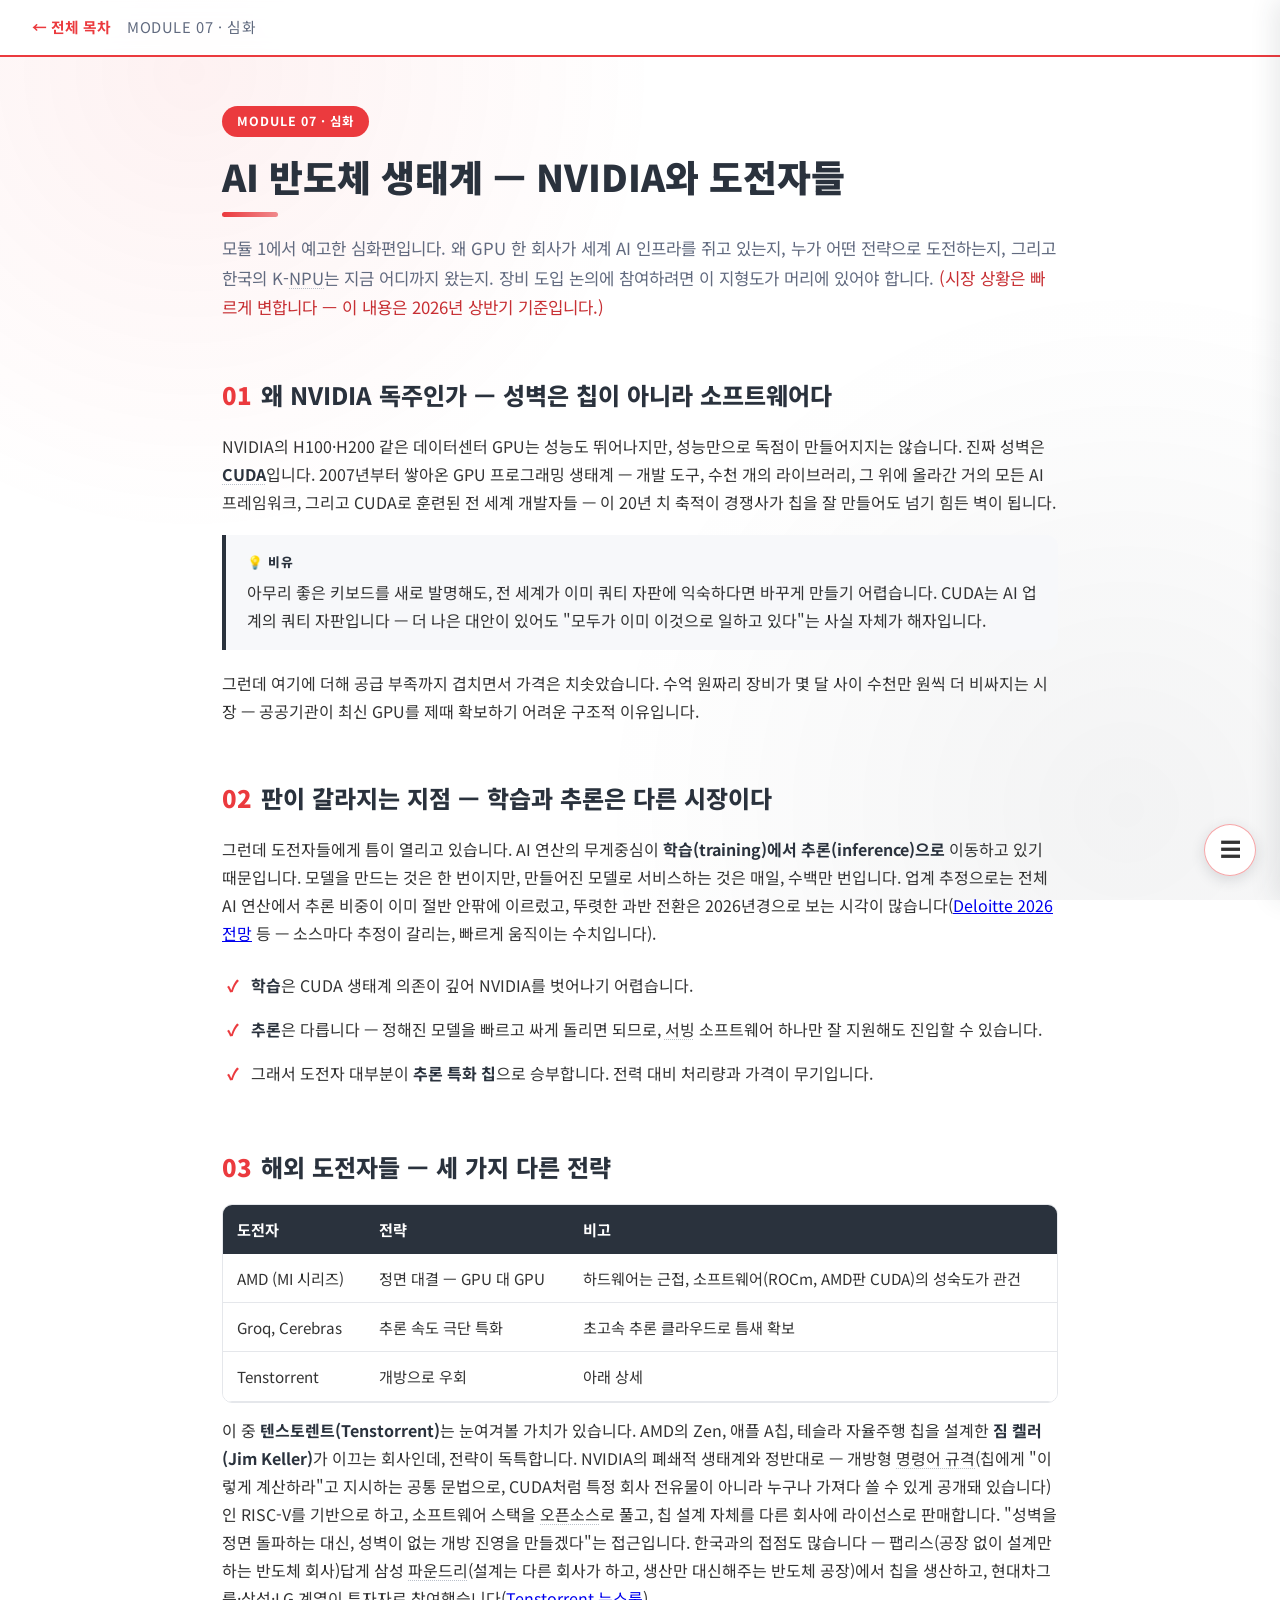
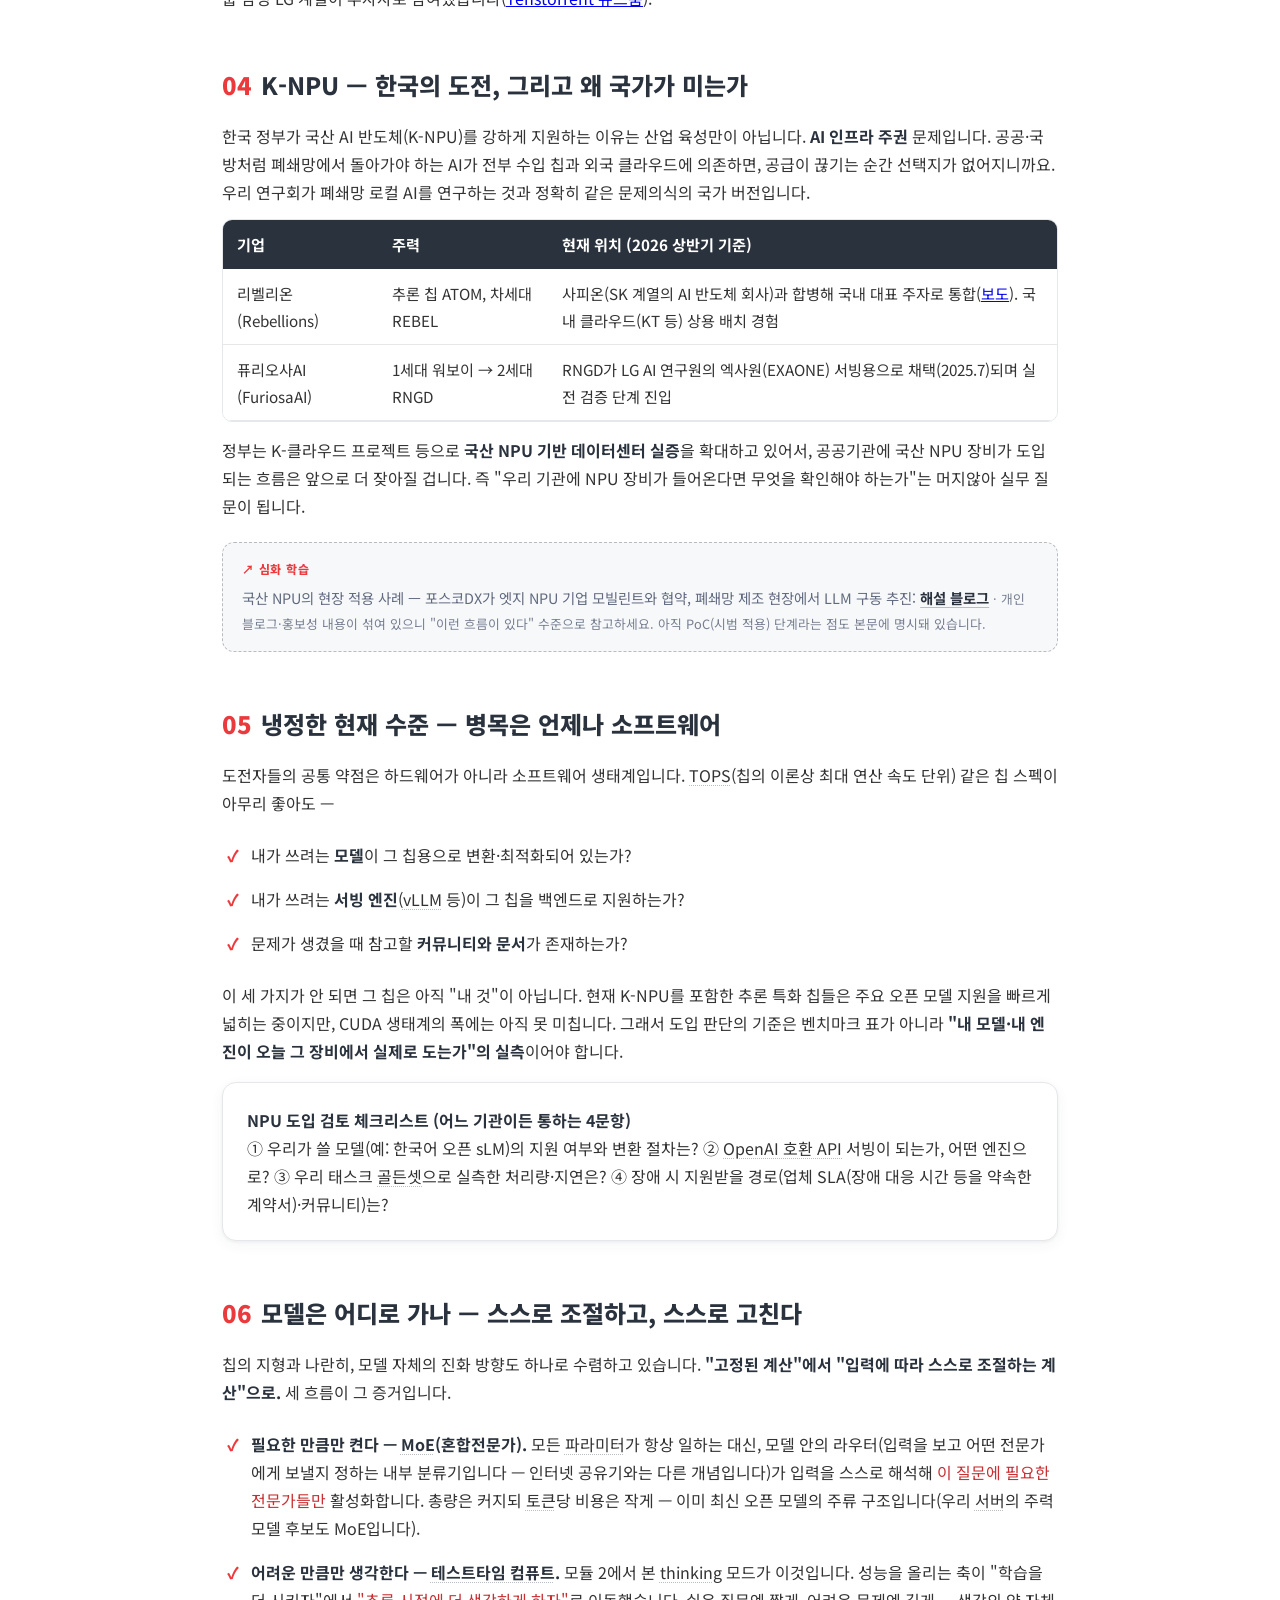
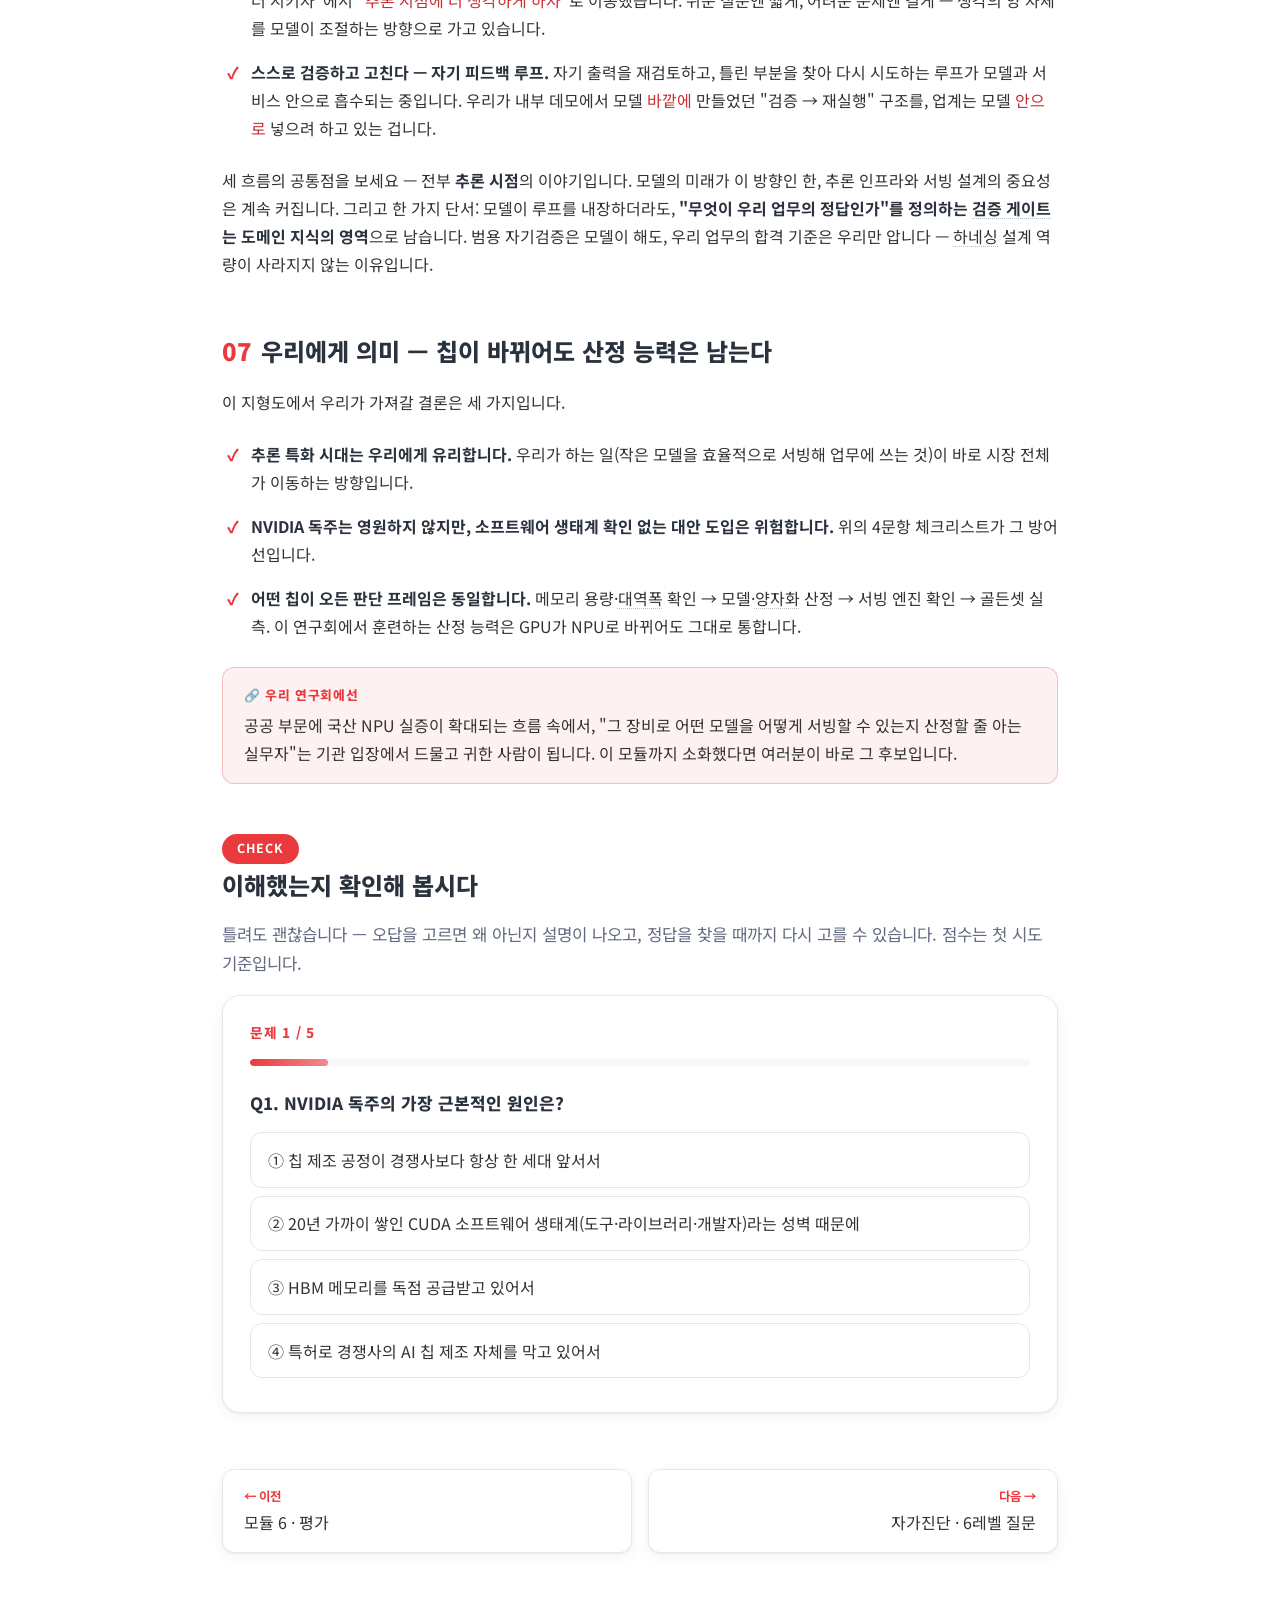
==== modules/07-hw-ecosystem.html @ e39c0b29 "axis-public 초판: 완전공개 tier — 기관·개인·발표 귀속 제거판 - axis-study에서 분리: deck·pdf·CNAME 제외, 기관 실명 5곳 제거, 개인 실증" ====
<!DOCTYPE html>
<html lang="ko">
<head>
<meta charset="UTF-8">
<meta name="viewport" content="width=device-width, initial-scale=1.0">
<title>모듈 7 · AI 반도체 생태계 — AXIS 학습 세션</title>
<link rel="stylesheet" href="../assets/style.css">
</head>
<body>

<nav class="topnav">
  <a href="../index.html">← 전체 목차</a>
  <span class="mod-label">MODULE 07 · 심화</span>
</nav>

<div class="wrap">

<span class="badge">MODULE 07 · 심화</span>
<h1>AI 반도체 생태계 — NVIDIA와 도전자들</h1>
<p class="lead">모듈 1에서 예고한 심화편입니다. 왜 GPU 한 회사가 세계 AI 인프라를 쥐고 있는지, 누가 어떤 전략으로 도전하는지, 그리고 한국의 K-NPU는 지금 어디까지 왔는지. 장비 도입 논의에 참여하려면 이 지형도가 머리에 있어야 합니다. <em>(시장 상황은 빠르게 변합니다 — 이 내용은 2026년 상반기 기준입니다.)</em></p>

<h2><span class="num">01</span>왜 NVIDIA 독주인가 — 성벽은 칩이 아니라 소프트웨어다</h2>

<p>NVIDIA의 H100·H200 같은 데이터센터 GPU는 성능도 뛰어나지만, 성능만으로 독점이 만들어지지는 않습니다. 진짜 성벽은 <strong>CUDA</strong>입니다. 2007년부터 쌓아온 GPU 프로그래밍 생태계 — 개발 도구, 수천 개의 라이브러리, 그 위에 올라간 거의 모든 AI 프레임워크, 그리고 CUDA로 훈련된 전 세계 개발자들 — 이 20년 치 축적이 경쟁사가 칩을 잘 만들어도 넘기 힘든 벽이 됩니다.</p>

<div class="analogy">
아무리 좋은 키보드를 새로 발명해도, 전 세계가 이미 쿼티 자판에 익숙하다면 바꾸게 만들기 어렵습니다. CUDA는 AI 업계의 쿼티 자판입니다 — 더 나은 대안이 있어도 "모두가 이미 이것으로 일하고 있다"는 사실 자체가 해자입니다.
</div>

<p>그런데 여기에 더해 공급 부족까지 겹치면서 가격은 치솟았습니다. 수억 원짜리 장비가 몇 달 사이 수천만 원씩 더 비싸지는 시장 — 공공기관이 최신 GPU를 제때 확보하기 어려운 구조적 이유입니다.</p>

<h2><span class="num">02</span>판이 갈라지는 지점 — 학습과 추론은 다른 시장이다</h2>

<p>그런데 도전자들에게 틈이 열리고 있습니다. AI 연산의 무게중심이 <strong>학습(training)에서 추론(inference)으로</strong> 이동하고 있기 때문입니다. 모델을 만드는 것은 한 번이지만, 만들어진 모델로 서비스하는 것은 매일, 수백만 번입니다. 업계 추정으로는 전체 AI 연산에서 추론 비중이 이미 절반 안팎에 이르렀고, 뚜렷한 과반 전환은 2026년경으로 보는 시각이 많습니다(<a href="https://www.deloitte.com/us/en/insights/industry/technology/technology-media-and-telecom-predictions/2026/compute-power-ai.html" target="_blank" rel="noopener">Deloitte 2026 전망</a> 등 — 소스마다 추정이 갈리는, 빠르게 움직이는 수치입니다).</p>

<ul class="keypoints">
  <li><strong>학습</strong>은 CUDA 생태계 의존이 깊어 NVIDIA를 벗어나기 어렵습니다.</li>
  <li><strong>추론</strong>은 다릅니다 — 정해진 모델을 빠르고 싸게 돌리면 되므로, 서빙 소프트웨어 하나만 잘 지원해도 진입할 수 있습니다.</li>
  <li>그래서 도전자 대부분이 <strong>추론 특화 칩</strong>으로 승부합니다. 전력 대비 처리량과 가격이 무기입니다.</li>
</ul>

<h2><span class="num">03</span>해외 도전자들 — 세 가지 다른 전략</h2>

<div class="table-scroll">
<table>
  <tr><th>도전자</th><th>전략</th><th>비고</th></tr>
  <tr><td>AMD (MI 시리즈)</td><td>정면 대결 — GPU 대 GPU</td><td>하드웨어는 근접, 소프트웨어(ROCm, AMD판 CUDA)의 성숙도가 관건</td></tr>
  <tr><td>Groq, Cerebras</td><td>추론 속도 극단 특화</td><td>초고속 추론 클라우드로 틈새 확보</td></tr>
  <tr><td>Tenstorrent</td><td>개방으로 우회</td><td>아래 상세</td></tr>
</table>
</div>

<p>이 중 <strong>텐스토렌트(Tenstorrent)</strong>는 눈여겨볼 가치가 있습니다. AMD의 Zen, 애플 A칩, 테슬라 자율주행 칩을 설계한 <strong>짐 켈러(Jim Keller)</strong>가 이끄는 회사인데, 전략이 독특합니다. NVIDIA의 폐쇄적 생태계와 정반대로 — 개방형 명령어 규격(칩에게 "이렇게 계산하라"고 지시하는 공통 문법으로, CUDA처럼 특정 회사 전유물이 아니라 누구나 가져다 쓸 수 있게 공개돼 있습니다)인 RISC-V를 기반으로 하고, 소프트웨어 스택을 오픈소스로 풀고, 칩 설계 자체를 다른 회사에 라이선스로 판매합니다. "성벽을 정면 돌파하는 대신, 성벽이 없는 개방 진영을 만들겠다"는 접근입니다. 한국과의 접점도 많습니다 — 팹리스(공장 없이 설계만 하는 반도체 회사)답게 삼성 파운드리(설계는 다른 회사가 하고, 생산만 대신해주는 반도체 공장)에서 칩을 생산하고, 현대차그룹·삼성·LG 계열이 투자자로 참여했습니다(<a href="https://tenstorrent.com/en/newsroom/" target="_blank" rel="noopener">Tenstorrent 뉴스룸</a>).</p>

<h2><span class="num">04</span>K-NPU — 한국의 도전, 그리고 왜 국가가 미는가</h2>

<p>한국 정부가 국산 AI 반도체(K-NPU)를 강하게 지원하는 이유는 산업 육성만이 아닙니다. <strong>AI 인프라 주권</strong> 문제입니다. 공공·국방처럼 폐쇄망에서 돌아가야 하는 AI가 전부 수입 칩과 외국 클라우드에 의존하면, 공급이 끊기는 순간 선택지가 없어지니까요. 우리 연구회가 폐쇄망 로컬 AI를 연구하는 것과 정확히 같은 문제의식의 국가 버전입니다.</p>

<div class="table-scroll">
<table>
  <tr><th>기업</th><th>주력</th><th>현재 위치 (2026 상반기 기준)</th></tr>
  <tr><td>리벨리온 (Rebellions)</td><td>추론 칩 ATOM, 차세대 REBEL</td><td>사피온(SK 계열의 AI 반도체 회사)과 합병해 국내 대표 주자로 통합(<a href="https://www.koreaherald.com/article/10012110" target="_blank" rel="noopener">보도</a>). 국내 클라우드(KT 등) 상용 배치 경험</td></tr>
  <tr><td>퓨리오사AI (FuriosaAI)</td><td>1세대 워보이 → 2세대 RNGD</td><td>RNGD가 LG AI 연구원의 엑사원(EXAONE) 서빙용으로 채택(2025.7)되며 실전 검증 단계 진입</td></tr>
</table>
</div>

<p>정부는 K-클라우드 프로젝트 등으로 <strong>국산 NPU 기반 데이터센터 실증</strong>을 확대하고 있어서, 공공기관에 국산 NPU 장비가 도입되는 흐름은 앞으로 더 잦아질 겁니다. 즉 "우리 기관에 NPU 장비가 들어온다면 무엇을 확인해야 하는가"는 머지않아 실무 질문이 됩니다.</p>

<div class="further">
국산 NPU의 현장 적용 사례 — 포스코DX가 엣지 NPU 기업 모빌린트와 협약, 폐쇄망 제조 현장에서 LLM 구동 추진: <a href="https://blog.naver.com/joy014/224239833527" target="_blank" rel="noopener">해설 블로그</a> <span class="note">· 개인 블로그·홍보성 내용이 섞여 있으니 "이런 흐름이 있다" 수준으로 참고하세요. 아직 PoC(시범 적용) 단계라는 점도 본문에 명시돼 있습니다.</span>
</div>

<h2><span class="num">05</span>냉정한 현재 수준 — 병목은 언제나 소프트웨어</h2>

<p>도전자들의 공통 약점은 하드웨어가 아니라 소프트웨어 생태계입니다. TOPS(칩의 이론상 최대 연산 속도 단위) 같은 칩 스펙이 아무리 좋아도 —</p>

<ul class="keypoints">
  <li>내가 쓰려는 <strong>모델</strong>이 그 칩용으로 변환·최적화되어 있는가?</li>
  <li>내가 쓰려는 <strong>서빙 엔진</strong>(vLLM 등)이 그 칩을 백엔드로 지원하는가?</li>
  <li>문제가 생겼을 때 참고할 <strong>커뮤니티와 문서</strong>가 존재하는가?</li>
</ul>

<p>이 세 가지가 안 되면 그 칩은 아직 "내 것"이 아닙니다. 현재 K-NPU를 포함한 추론 특화 칩들은 주요 오픈 모델 지원을 빠르게 넓히는 중이지만, CUDA 생태계의 폭에는 아직 못 미칩니다. 그래서 도입 판단의 기준은 벤치마크 표가 아니라 <strong>"내 모델·내 엔진이 오늘 그 장비에서 실제로 도는가"의 실측</strong>이어야 합니다.</p>

<div class="card">
<strong>NPU 도입 검토 체크리스트 (어느 기관이든 통하는 4문항)</strong><br>
① 우리가 쓸 모델(예: 한국어 오픈 sLM)의 지원 여부와 변환 절차는? ② OpenAI 호환 API 서빙이 되는가, 어떤 엔진으로? ③ 우리 태스크 골든셋으로 실측한 처리량·지연은? ④ 장애 시 지원받을 경로(업체 SLA(장애 대응 시간 등을 약속한 계약서)·커뮤니티)는?
</div>

<h2><span class="num">06</span>모델은 어디로 가나 — 스스로 조절하고, 스스로 고친다</h2>

<p>칩의 지형과 나란히, 모델 자체의 진화 방향도 하나로 수렴하고 있습니다. <strong>"고정된 계산"에서 "입력에 따라 스스로 조절하는 계산"으로.</strong> 세 흐름이 그 증거입니다.</p>

<ul class="keypoints">
  <li><strong>필요한 만큼만 켠다 — MoE(혼합전문가).</strong> 모든 파라미터가 항상 일하는 대신, 모델 안의 라우터(입력을 보고 어떤 전문가에게 보낼지 정하는 내부 분류기입니다 — 인터넷 공유기와는 다른 개념입니다)가 입력을 스스로 해석해 <em>이 질문에 필요한 전문가들만</em> 활성화합니다. 총량은 커지되 토큰당 비용은 작게 — 이미 최신 오픈 모델의 주류 구조입니다(우리 서버의 주력 모델 후보도 MoE입니다).</li>
  <li><strong>어려운 만큼만 생각한다 — 테스트타임 컴퓨트.</strong> 모듈 2에서 본 thinking 모드가 이것입니다. 성능을 올리는 축이 "학습을 더 시키자"에서 <em>"추론 시점에 더 생각하게 하자"</em>로 이동했습니다. 쉬운 질문엔 짧게, 어려운 문제엔 길게 — 생각의 양 자체를 모델이 조절하는 방향으로 가고 있습니다.</li>
  <li><strong>스스로 검증하고 고친다 — 자기 피드백 루프.</strong> 자기 출력을 재검토하고, 틀린 부분을 찾아 다시 시도하는 루프가 모델과 서비스 안으로 흡수되는 중입니다. 우리가 내부 데모에서 모델 <em>바깥에</em> 만들었던 "검증 → 재실행" 구조를, 업계는 모델 <em>안으로</em> 넣으려 하고 있는 겁니다.</li>
</ul>

<p>세 흐름의 공통점을 보세요 — 전부 <strong>추론 시점</strong>의 이야기입니다. 모델의 미래가 이 방향인 한, 추론 인프라와 서빙 설계의 중요성은 계속 커집니다. 그리고 한 가지 단서: 모델이 루프를 내장하더라도, <strong>"무엇이 우리 업무의 정답인가"를 정의하는 검증 게이트는 도메인 지식의 영역</strong>으로 남습니다. 범용 자기검증은 모델이 해도, 우리 업무의 합격 기준은 우리만 압니다 — 하네싱 설계 역량이 사라지지 않는 이유입니다.</p>

<h2><span class="num">07</span>우리에게 의미 — 칩이 바뀌어도 산정 능력은 남는다</h2>

<p>이 지형도에서 우리가 가져갈 결론은 세 가지입니다.</p>

<ul class="keypoints">
  <li><strong>추론 특화 시대는 우리에게 유리합니다.</strong> 우리가 하는 일(작은 모델을 효율적으로 서빙해 업무에 쓰는 것)이 바로 시장 전체가 이동하는 방향입니다.</li>
  <li><strong>NVIDIA 독주는 영원하지 않지만, 소프트웨어 생태계 확인 없는 대안 도입은 위험합니다.</strong> 위의 4문항 체크리스트가 그 방어선입니다.</li>
  <li><strong>어떤 칩이 오든 판단 프레임은 동일합니다.</strong> 메모리 용량·대역폭 확인 → 모델·양자화 산정 → 서빙 엔진 확인 → 골든셋 실측. 이 연구회에서 훈련하는 산정 능력은 GPU가 NPU로 바뀌어도 그대로 통합니다.</li>
</ul>

<div class="axis-box">
공공 부문에 국산 NPU 실증이 확대되는 흐름 속에서, "그 장비로 어떤 모델을 어떻게 서빙할 수 있는지 산정할 줄 아는 실무자"는 기관 입장에서 드물고 귀한 사람이 됩니다. 이 모듈까지 소화했다면 여러분이 바로 그 후보입니다.
</div>

<div id="quiz"></div>

<div class="pager">
  <a href="06-evaluation.html"><span class="dir">← 이전</span>모듈 6 · 평가</a>
  <a class="next" href="08-selfcheck.html"><span class="dir">다음 →</span>자가진단 · 6레벨 질문</a>
</div>

</div>

<script>
const QUIZ = [
  {
    "q": "NVIDIA 독주의 가장 근본적인 원인은?",
    "opts": [
      "칩 제조 공정이 경쟁사보다 항상 한 세대 앞서서",
      "20년 가까이 쌓인 CUDA 소프트웨어 생태계(도구·라이브러리·개발자)라는 성벽 때문에",
      "HBM 메모리를 독점 공급받고 있어서",
      "특허로 경쟁사의 AI 칩 제조 자체를 막고 있어서"
    ],
    "a": 1,
    "wrongWhy": [
      "제조는 TSMC 같은 파운드리가 하고, 경쟁사들도 같은 공장을 씁니다. 하드웨어 격차는 따라잡혀도 소프트웨어 생태계는 단기간에 복제가 안 됩니다.",
      null,
      "HBM은 SK하이닉스·삼성·마이크론이 만들어 여러 칩 회사에 공급합니다. 리벨리온의 차세대 칩도 HBM을 답니다 — 독점 구조가 아닙니다.",
      "경쟁사들은 자유롭게 AI 칩을 만들고 있습니다(AMD·텐스토렌트·K-NPU 전부). 문제는 만들 수 있느냐가 아니라 '만들어도 쓸 사람의 소프트웨어가 따라오느냐'입니다."
    ],
    "why": "성능 좋은 칩은 경쟁사도 만듭니다. 20년치 도구·라이브러리·개발자 기반이라는 소프트웨어 성벽이 진짜 해자입니다."
  },
  {
    "q": "도전자들이 '추론 특화 칩'으로 승부하는 이유는?",
    "opts": [
      "추론 칩이 학습 칩보다 설계가 쉬워 빨리 만들 수 있어서",
      "추론은 CUDA 의존이 상대적으로 얕아 서빙 소프트웨어만 지원해도 진입할 수 있고, 시장 비중도 커지고 있어서",
      "학습 시장은 이미 포화되어 성장이 끝나서",
      "NVIDIA가 추론 시장에는 관심이 없어서"
    ],
    "a": 1,
    "wrongWhy": [
      "단순한 편인 건 사실이지만 그게 본질이면 진작 다들 성공했을 겁니다. 핵심은 만들기 쉬움이 아니라 '고객이 갈아탈 때 버릴 것(CUDA 자산)이 적다'는 진입 구조입니다.",
      null,
      "학습 시장도 계속 큽니다. 다만 추론의 성장 속도가 더 빨라 무게중심이 이동 중일 뿐입니다.",
      "NVIDIA는 추론 시장도 강력하게 공략 중입니다. 도전자들이 노리는 건 빈자리가 아니라 '락인이 약한 자리'입니다."
    ],
    "why": "학습은 CUDA 생태계에 깊이 묶여 있지만, 추론은 정해진 모델을 돌리는 일이라 서빙 소프트웨어 하나만 받쳐줘도 진입 가능합니다 — 락인의 두께 차이가 공략 지점을 정했습니다."
  },
  {
    "q": "텐스토렌트(Tenstorrent)의 전략을 가장 잘 요약한 것은?",
    "opts": [
      "CUDA와 완전 호환되는 칩을 만들어 정면 승부한다",
      "RISC-V 개방 규격 + 오픈소스 소프트웨어 + 설계 라이선스 판매로, 폐쇄 생태계를 '개방'으로 우회한다",
      "가격을 NVIDIA의 절반 이하로 낮추는 저가 전략을 편다",
      "게임용 GPU 시장을 먼저 장악한 뒤 AI로 확장한다"
    ],
    "a": 1,
    "wrongWhy": [
      "CUDA 호환층(예: AMD 진영의 변환 도구)은 실존하는 다른 접근이지만, 텐스토렌트의 길이 아닙니다. 호환은 결국 남의 규격을 뒤쫓는 것 — 텐스토렌트는 규격 자체를 열린 것으로 바꾸자는 쪽입니다.",
      null,
      "가격 경쟁력도 내세우지만 그것만으론 소프트웨어 성벽을 못 넘습니다. 싼데 내 모델이 안 돌면 안 사니까요.",
      "게임 시장은 NVIDIA의 본진이고 텐스토렌트는 아예 발을 딛지 않습니다. AI 연산 전용입니다."
    ],
    "why": "성벽을 정면 돌파(호환)하거나 값으로 우회(저가)하는 대신, '성벽이 없는 개방 진영을 만든다'가 텐스토렌트의 베팅입니다. 삼성 파운드리 생산 등 한국과의 접점도 많습니다."
  },
  {
    "q": "국산 NPU 장비 도입을 검토할 때 '가장 먼저' 확인할 것은?",
    "opts": [
      "공개 벤치마크 순위",
      "TOPS(이론상 최대 연산 성능)",
      "우리가 쓸 모델과 서빙 엔진이 그 칩에서 실제로 지원·구동되는지",
      "국산 여부와 정부 인증 획득 현황"
    ],
    "a": 2,
    "wrongWhy": [
      "순위표는 남의 워크로드 기준입니다. 후보 비교엔 참고가 되지만 첫 관문은 아닙니다.",
      "TOPS는 소프트웨어가 받쳐줄 때의 이론값입니다. 스택이 안 따라오면 숫자는 종이 위에만 존재합니다.",
      null,
      "조달 요건으로는 중요하지만, 인증이 있어도 내 모델이 안 돌면 그 장비로 할 수 있는 일이 없습니다. 기술 검토의 첫 질문은 언제나 구동 가능성입니다."
    ],
    "why": "추론 특화 칩의 공통 병목은 소프트웨어 스택입니다. '내 모델·내 엔진이 오늘 그 장비에서 도는가'의 실측이 도입 판단의 출발점입니다."
  },
  {
    "q": "AI 반도체 지형이 어떻게 바뀌든 변하지 않는 실무 역량은?",
    "opts": [
      "CUDA 프로그래밍 숙련도",
      "메모리 확인 → 모델·양자화 산정 → 엔진 확인 → 골든셋 실측이라는 판단 프레임",
      "특정 서빙 엔진의 설정 옵션 암기",
      "최신 칩 뉴스와 벤치마크 순위 추적"
    ],
    "a": 1,
    "wrongWhy": [
      "CUDA 생태계가 강력한 건 시장 구조 이야기이고, 우리 같은 실무자의 이식 가능한 역량과는 층이 다릅니다. NPU 시대가 오면 CUDA 지식 자체는 낡습니다.",
      null,
      "엔진 옵션은 버전만 바뀌어도 달라지는 지식입니다. 옵션을 '왜 그렇게 잡는지'의 산정 논리가 남는 부분입니다.",
      "동향은 정보이지 역량이 아닙니다. 판단 프레임이 있어야 새 정보가 결정으로 바뀝니다."
    ],
    "why": "칩이 GPU에서 NPU로 바뀌어도 '이 장비에서 무엇을 어떻게 서빙할 수 있는가'를 산정하는 프레임은 동일합니다 — 이 연구회가 훈련하는 것이 바로 그것입니다."
  }
];
</script>
<script src="../assets/quiz.js"></script>
<script src="../assets/toc.js" defer></script>
<script src="../assets/gloss.js" defer></script>
</body>
</html>
---- assets/style.css ----
/* AXIS 학습 세션 — 공통 스타일 (화이트 + 레드 포인트, 기관 홈페이지 톤) */
@import url('https://fonts.googleapis.com/css2?family=Noto+Sans+KR:wght@400;500;700;800;900&display=swap');

* { margin: 0; padding: 0; box-sizing: border-box; }

:root {
  --bg: #ffffff;
  --bg-soft: #f7f8fa;
  --text: #333333;
  --text-dim: #616a7f;
  --heading: #2a323d;
  --accent: #eb3a3e;          /* 레드 포인트 */
  --accent-dark: #c72f33;
  --accent-glow: rgba(235,58,62,0.07);
  --accent2: #2a323d;         /* 보조 — 네이비 그레이 */
  --accent2-glow: rgba(42,50,61,0.06);
  --card-bg: #ffffff;
  --card-border: #e5e7eb;
  --card-hover: #fdf6f6;
  --ok: #059669;
  --ok-glow: rgba(5,150,105,0.08);
  --wrong: #dc2626;
  --wrong-glow: rgba(220,38,38,0.07);
  --warn: #d97706;
  --shadow: 0 1px 3px rgba(42,50,61,0.06), 0 4px 14px rgba(42,50,61,0.05);
  --shadow-lift: 0 4px 10px rgba(42,50,61,0.08), 0 10px 28px rgba(42,50,61,0.08);
}

html { scroll-behavior: smooth; }

body {
  background: var(--bg);
  color: var(--text);
  font-family: 'Noto Sans KR', 'Pretendard', -apple-system, 'Malgun Gothic', sans-serif;
  line-height: 1.75;
  -webkit-font-smoothing: antialiased;
}

body::before {
  content: '';
  position: fixed;
  inset: 0;
  pointer-events: none;
  background:
    radial-gradient(circle at 15% 8%, var(--accent-glow), transparent 34%),
    radial-gradient(circle at 88% 90%, var(--accent2-glow), transparent 38%);
  z-index: -1;
}

.wrap { max-width: 900px; margin: 0 auto; padding: 3rem 2rem 8rem; }
.wrap.wide { max-width: 1200px; }

/* 상단 네비 */
.topnav {
  position: sticky; top: 0; z-index: 10;
  display: flex; align-items: center; gap: 1rem;
  padding: 0.9rem 2rem;
  background: rgba(255,255,255,0.92);
  backdrop-filter: blur(8px);
  border-bottom: 2px solid var(--accent);
  font-size: 0.92rem;
}
.topnav a { color: var(--accent); text-decoration: none; font-weight: 700; }
.topnav a:hover { color: var(--accent-dark); text-decoration: underline; }
.topnav .mod-label { color: var(--text-dim); letter-spacing: 0.04em; }

/* 타이포 */
h1 {
  font-size: 2.3rem; font-weight: 900; line-height: 1.3; margin: 1rem 0 1.1rem;
  color: var(--heading);
}
h1::after {
  content: ''; display: block; width: 56px; height: 5px; margin-top: 0.7rem;
  background: linear-gradient(90deg, var(--accent), #f0898c); border-radius: 3px;
}
h2 { font-size: 1.5rem; font-weight: 800; margin: 3.2rem 0 1rem; color: var(--heading); }
h2 .num { color: var(--accent); margin-right: 0.55rem; font-weight: 900; }
h3 { font-size: 1.13rem; font-weight: 700; margin: 1.8rem 0 0.6rem; color: var(--accent); }
p { margin: 0.85rem 0; }
strong { color: var(--heading); }
em { color: var(--accent-dark); font-style: normal; }
.lead { color: var(--text-dim); font-size: 1.05rem; }

.badge {
  display: inline-block; padding: 0.28rem 0.95rem; border-radius: 100px;
  background: var(--accent); color: #fff;
  font-size: 0.78rem; font-weight: 700; letter-spacing: 0.08em;
}

/* 카드 */
.card {
  padding: 1.4rem 1.5rem; margin: 1.1rem 0;
  background: var(--card-bg);
  border: 1px solid var(--card-border);
  border-radius: 14px;
  box-shadow: var(--shadow);
  transition: transform 0.22s ease, border-color 0.22s ease, box-shadow 0.22s ease;
}
a.card { display: block; color: inherit; text-decoration: none; }
a.card:hover {
  transform: translateY(-3px);
  border-color: rgba(235,58,62,0.45);
  box-shadow: var(--shadow-lift);
}

.grid { display: grid; grid-template-columns: repeat(auto-fill, minmax(260px, 1fr)); gap: 1.1rem; }

/* 콘텐츠 박스 */
.analogy {
  border-left: 4px solid var(--accent2);
  background: var(--bg-soft);
  padding: 1rem 1.3rem; margin: 1.2rem 0; border-radius: 0 12px 12px 0;
}
.analogy::before { content: '💡 비유'; display: block; font-size: 0.8rem; color: var(--accent2); font-weight: 800; margin-bottom: 0.3rem; letter-spacing: 0.05em; }

.axis-box {
  border: 1px solid rgba(235,58,62,0.28);
  background: var(--accent-glow);
  padding: 1rem 1.3rem; margin: 1.2rem 0; border-radius: 12px;
}
.axis-box::before { content: '🔗 우리 연구회에선'; display: block; font-size: 0.8rem; color: var(--accent); font-weight: 800; margin-bottom: 0.3rem; letter-spacing: 0.05em; }

.keypoints { list-style: none; margin: 1rem 0; }
.keypoints li { padding: 0.5rem 0 0.5rem 1.8rem; position: relative; }
.keypoints li::before { content: '✓'; position: absolute; left: 0.3rem; color: var(--accent); font-weight: 900; }

/* 표 */
table { width: 100%; border-collapse: collapse; margin: 1.2rem 0; font-size: 0.95rem; background: #fff; }
th { background: var(--heading); color: #fff; text-align: left; padding: 0.7rem 0.9rem; font-weight: 700; }
td { padding: 0.68rem 0.9rem; border-bottom: 1px solid var(--card-border); }
tr:hover td { background: var(--bg-soft); }
.table-scroll { overflow-x: auto; border-radius: 10px; border: 1px solid var(--card-border); }
.table-scroll table { margin: 0; }

code {
  font-family: 'Cascadia Code', Consolas, monospace;
  background: var(--bg-soft); border: 1px solid var(--card-border);
  padding: 0.12rem 0.42rem; border-radius: 6px; font-size: 0.87em; color: var(--accent-dark);
}
pre {
  background: #2a323d; border-radius: 12px;
  padding: 1rem 1.2rem; overflow-x: auto; margin: 1rem 0;
}
pre code { background: none; border: none; padding: 0; color: #e8eaee; }

/* ── 퀴즈 (단계형) ─────────────────────────────────────────── */
#quiz { margin-top: 3rem; }
.quiz-shell {
  border: 1px solid var(--card-border); border-radius: 18px;
  background: var(--card-bg); box-shadow: var(--shadow);
  padding: 1.6rem 1.7rem; margin-top: 1rem;
}
.quiz-top { display: flex; align-items: center; justify-content: space-between; gap: 1rem; margin-bottom: 0.9rem; }
.quiz-step { font-size: 0.85rem; font-weight: 800; color: var(--accent); letter-spacing: 0.05em; }
.quiz-attempts { font-size: 0.8rem; color: var(--text-dim); }
.quiz-bar { height: 7px; background: var(--bg-soft); border-radius: 100px; overflow: hidden; margin-bottom: 1.4rem; }
.quiz-bar > div { height: 100%; width: 0; background: linear-gradient(90deg, var(--accent), #f0898c); border-radius: 100px; transition: width 0.35s ease; }
.quiz-q .qtext { font-weight: 800; color: var(--heading); margin-bottom: 1rem; font-size: 1.06rem; line-height: 1.6; }
.quiz-opt {
  display: block; width: 100%; text-align: left;
  padding: 0.8rem 1.05rem; margin: 0.5rem 0;
  background: #fff; border: 1.5px solid var(--card-border);
  border-radius: 12px; color: var(--text); font: inherit; cursor: pointer;
  transition: border-color 0.18s, background 0.18s, transform 0.18s;
}
.quiz-opt:hover:not(:disabled) { border-color: rgba(235,58,62,0.55); background: var(--card-hover); transform: translateX(3px); }
.quiz-opt:disabled { cursor: default; }
.quiz-opt.correct { border-color: var(--ok); background: var(--ok-glow); color: var(--heading); font-weight: 700; }
.quiz-opt.wrong { border-color: var(--wrong); background: var(--wrong-glow); color: var(--text-dim); }
.quiz-feedback {
  display: none; margin-top: 1rem; padding: 0.95rem 1.15rem;
  border-radius: 12px; font-size: 0.93rem; white-space: pre-line;
}
.quiz-feedback.show { display: block; }
.quiz-feedback.bad { border-left: 4px solid var(--wrong); background: var(--wrong-glow); }
.quiz-feedback.good { border-left: 4px solid var(--ok); background: var(--ok-glow); }
.quiz-next {
  display: none; margin-top: 1.2rem; padding: 0.75rem 1.6rem;
  background: var(--accent); color: #fff; border: none; border-radius: 100px;
  font: inherit; font-weight: 800; cursor: pointer; transition: background 0.18s, transform 0.18s;
}
.quiz-next:hover { background: var(--accent-dark); transform: translateY(-1px); }
.quiz-next.show { display: inline-block; }
.quiz-finish { text-align: center; padding: 1.5rem 0 0.5rem; }
.quiz-finish .score { font-size: 2.6rem; font-weight: 900; color: var(--accent); }
.quiz-finish .score small { font-size: 1.1rem; color: var(--text-dim); font-weight: 700; }
.quiz-finish .verdict { margin: 0.4rem 0 1.2rem; font-weight: 700; color: var(--heading); }
.quiz-review { text-align: left; margin-top: 1.4rem; }
.quiz-review h3 { margin-top: 0; }
.quiz-review .rv {
  border: 1px solid var(--card-border); border-left: 4px solid var(--warn);
  border-radius: 10px; padding: 0.8rem 1rem; margin: 0.6rem 0; font-size: 0.92rem;
}
.quiz-review .rv .rq { font-weight: 700; color: var(--heading); }
.quiz-review .rv .ra { color: var(--ok); font-weight: 700; }
.quiz-retry {
  margin-top: 1.2rem; padding: 0.7rem 1.5rem; background: #fff;
  border: 1.5px solid var(--card-border); border-radius: 100px;
  font: inherit; font-weight: 700; color: var(--text); cursor: pointer;
}
.quiz-retry:hover { border-color: var(--accent); color: var(--accent); }

/* 이전/다음 네비 */
.pager { display: flex; justify-content: space-between; gap: 1rem; margin-top: 3.5rem; }
.pager a {
  flex: 1; padding: 1rem 1.3rem; border-radius: 12px;
  border: 1px solid var(--card-border); background: var(--card-bg);
  color: var(--text); text-decoration: none; box-shadow: var(--shadow);
  transition: border-color 0.2s, box-shadow 0.2s, transform 0.2s;
}
.pager a:hover { border-color: rgba(235,58,62,0.45); box-shadow: var(--shadow-lift); transform: translateY(-2px); }
.pager a.next { text-align: right; }
.pager .dir { display: block; font-size: 0.78rem; color: var(--accent); font-weight: 700; }

/* 허브 전용 */
.hero { text-align: center; padding: 4rem 0 2rem; }
.hero h1 { font-size: 2.8rem; }
.hero h1::after { margin-left: auto; margin-right: auto; }
.stats { display: flex; gap: 1rem; justify-content: center; margin: 2rem 0; flex-wrap: wrap; }
.stat-card {
  padding: 1.1rem 1.8rem; border-radius: 14px;
  background: var(--card-bg); border: 1px solid var(--card-border);
  border-top: 3px solid var(--accent); box-shadow: var(--shadow); text-align: center;
}
.stat-card .num { font-size: 1.7rem; font-weight: 900; color: var(--accent); display: block; }
.stat-card .label { font-size: 0.82rem; color: var(--text-dim); }
.mod-card .emoji { font-size: 1.6rem; }
.mod-card .mod-num { font-size: 0.74rem; color: var(--accent); font-weight: 800; letter-spacing: 0.1em; margin-top: 0.4rem; }
.mod-card .mod-title { font-weight: 800; color: var(--heading); margin: 0.2rem 0 0.4rem; }
.mod-card .mod-desc { font-size: 0.88rem; color: var(--text-dim); }
.mod-card .done { color: var(--ok); font-size: 0.85rem; font-weight: 800; }

footer { margin-top: 5rem; text-align: center; color: var(--text-dim); font-size: 0.85rem; }

/* 심화 학습 링크 박스 */
.further {
  margin: 1.4rem 0; padding: 0.95rem 1.2rem;
  border: 1px dashed rgba(42,50,61,0.3); border-radius: 12px;
  background: var(--bg-soft);
  font-size: 0.9rem; color: var(--text-dim);
}
.further::before { content: '↗ 심화 학습'; display: block; font-size: 0.75rem; color: var(--accent); font-weight: 800; letter-spacing: 0.06em; margin-bottom: 0.35rem; }
.further a { color: var(--accent2); font-weight: 700; text-decoration: underline; text-decoration-color: rgba(42,50,61,0.3); text-underline-offset: 3px; }
.further a:hover { color: var(--accent); text-decoration-color: var(--accent); }
.further .note { font-size: 0.8rem; opacity: 0.85; }

/* 용어사전 */
.gloss-search {
  width: 100%; padding: 0.85rem 1.15rem; margin: 1rem 0 1.5rem;
  background: #fff; border: 1.5px solid var(--card-border);
  border-radius: 12px; color: var(--text); font: inherit; box-shadow: var(--shadow);
}
.gloss-search:focus { outline: none; border-color: var(--accent); }
.gloss-item { padding: 0.9rem 1.1rem; margin: 0.55rem 0; background: var(--card-bg); border: 1px solid var(--card-border); border-radius: 12px; box-shadow: var(--shadow); }
.gloss-item dt { font-weight: 800; color: var(--accent); }
.gloss-item dd { margin: 0.3rem 0 0; font-size: 0.94rem; }
.gloss-item .mod-link { font-size: 0.8rem; color: var(--accent2); font-weight: 700; text-decoration: none; margin-left: 0.4rem; }
.gloss-item .mod-link:hover { color: var(--accent); }
.gloss-cat { margin-top: 2rem; }

@media (max-width: 768px) {
  .wrap { padding: 2rem 1.2rem 5rem; }
  h1 { font-size: 1.7rem; }
  .hero h1 { font-size: 1.9rem; }
  h2 { font-size: 1.3rem; }
  .pager { flex-direction: column; }
}

/* 용어사전 자동 링크 — 은은한 회색 점선 */
.gloss-link {
  color: inherit;
  text-decoration: underline dotted 1px;
  text-decoration-color: #b9bfc9;
  text-underline-offset: 3px;
}
.gloss-link:hover { color: var(--accent-dark); text-decoration-color: var(--accent); text-decoration-style: solid; }

/* 사전 도착 시 해당 정의 강조 */
.gloss-item:target {
  border-color: var(--accent);
  box-shadow: 0 0 0 3px var(--accent-glow);
  scroll-margin-top: 5rem;
}

/* 용어사전 → 읽던 곳으로 복귀 */
#back-pill {
  position: fixed; left: 50%; bottom: 1.4rem; transform: translateX(-50%);
  padding: 0.65rem 1.4rem; border-radius: 100px; z-index: 60;
  background: var(--accent); color: #fff; text-decoration: none; font-weight: 800; font-size: 0.92rem;
  box-shadow: 0 6px 20px rgba(235,58,62,0.35);
}
#back-pill:hover { background: var(--accent-dark); }
.gloss-link { scroll-margin-top: 5rem; }

/* 정답 후 탐색 모드 — 해설 열람 표시 */
.quiz-opt.viewed { border-style: dashed; border-color: #b9bfc9; color: var(--text-dim); }
.quiz-feedback.info { border-left: 4px solid var(--accent2); background: var(--accent2-glow); }

/* 발표덱 버튼 */
.deck-btn { display: inline-block; background: var(--accent); color: #fff; font-weight: 800; padding: 0.7rem 1.5rem; border-radius: 10px; text-decoration: none; transition: transform 0.15s, box-shadow 0.15s; }
.deck-btn:hover { transform: translateY(-2px); box-shadow: 0 4px 14px rgba(235,58,62,0.28); color: #fff; }
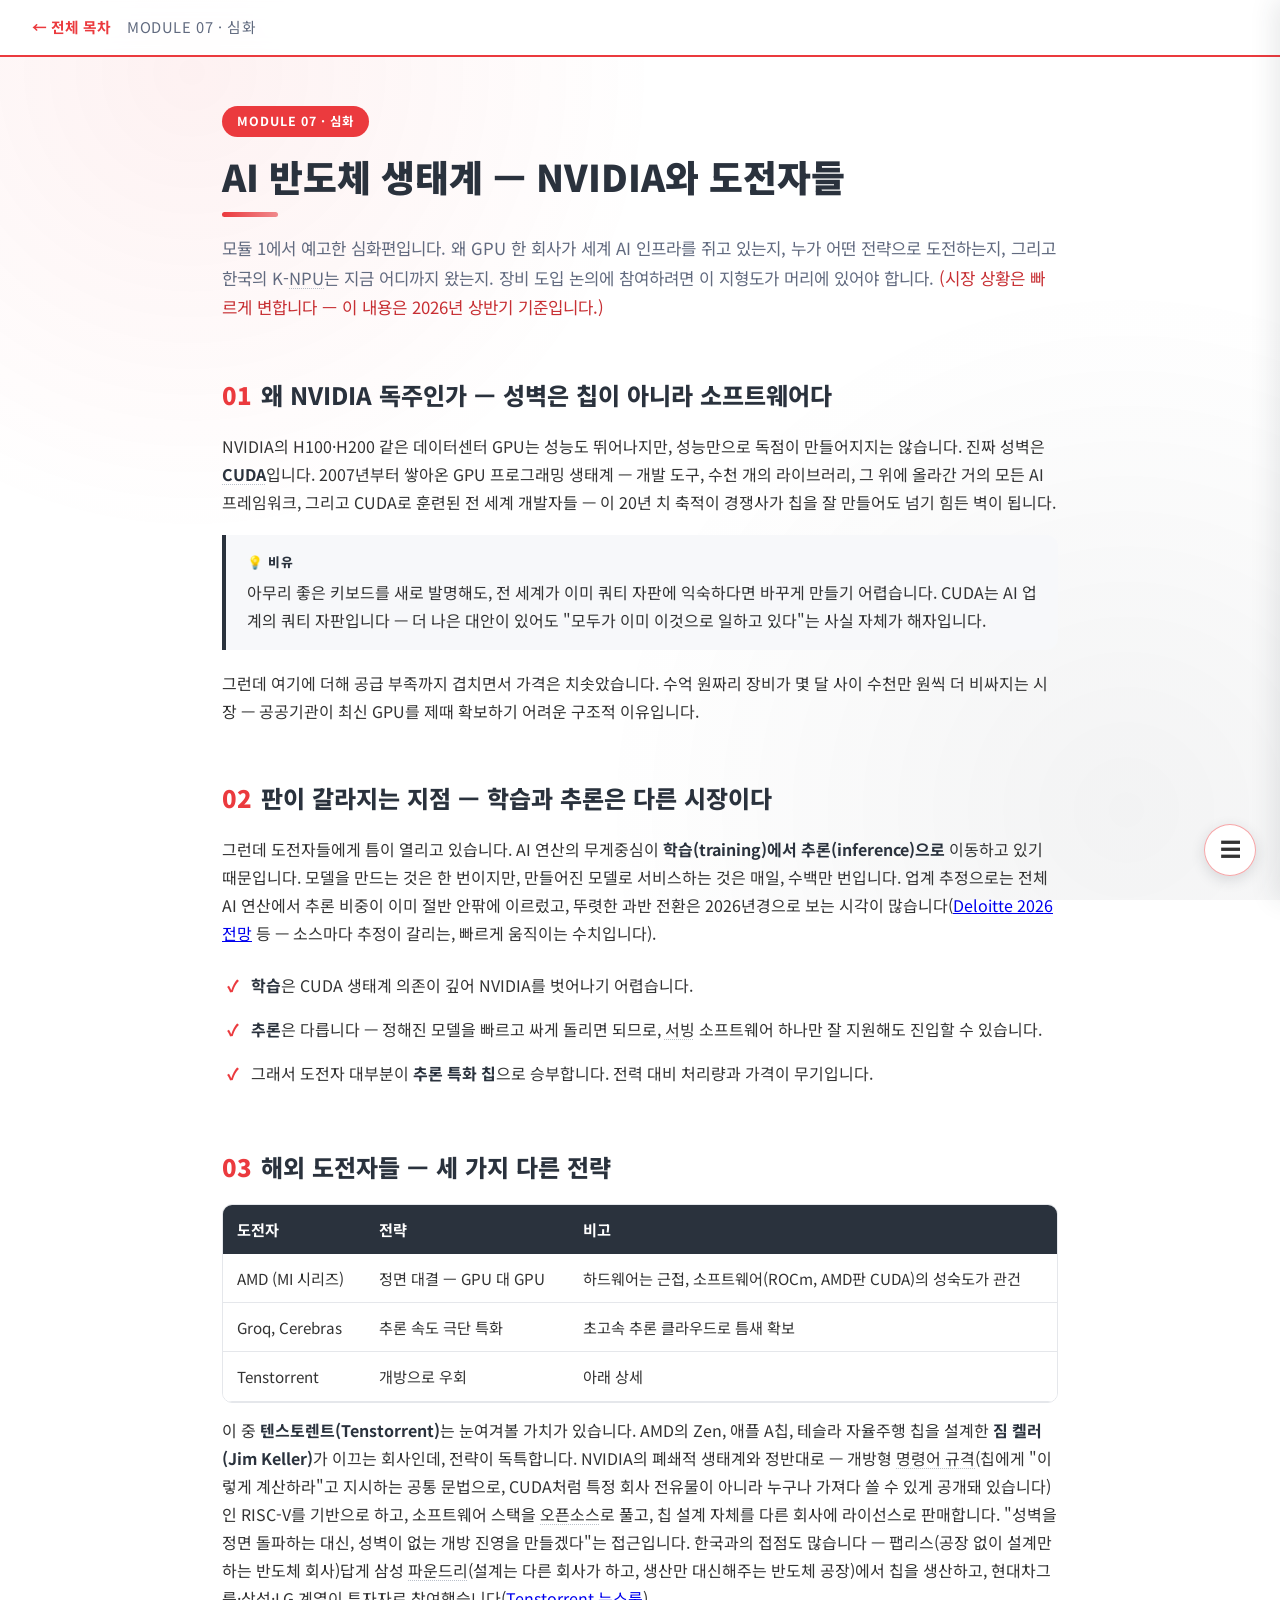
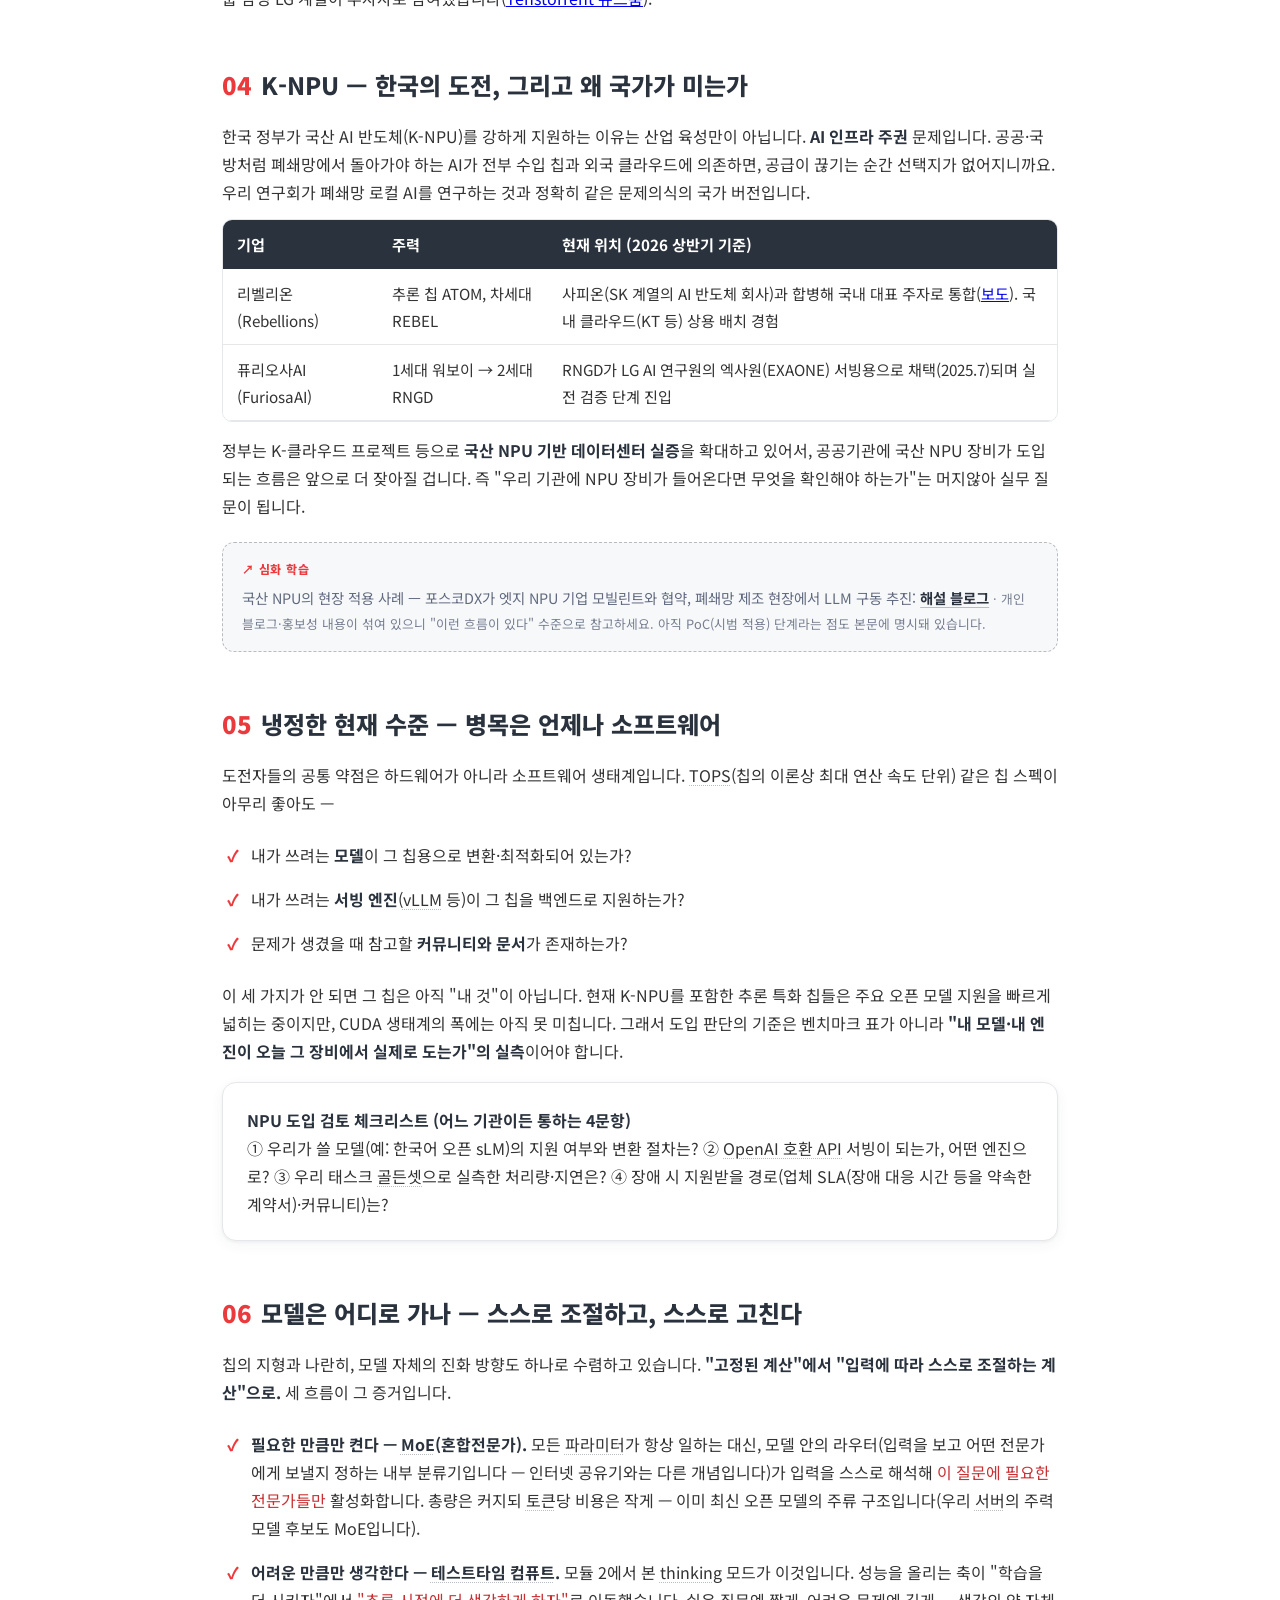
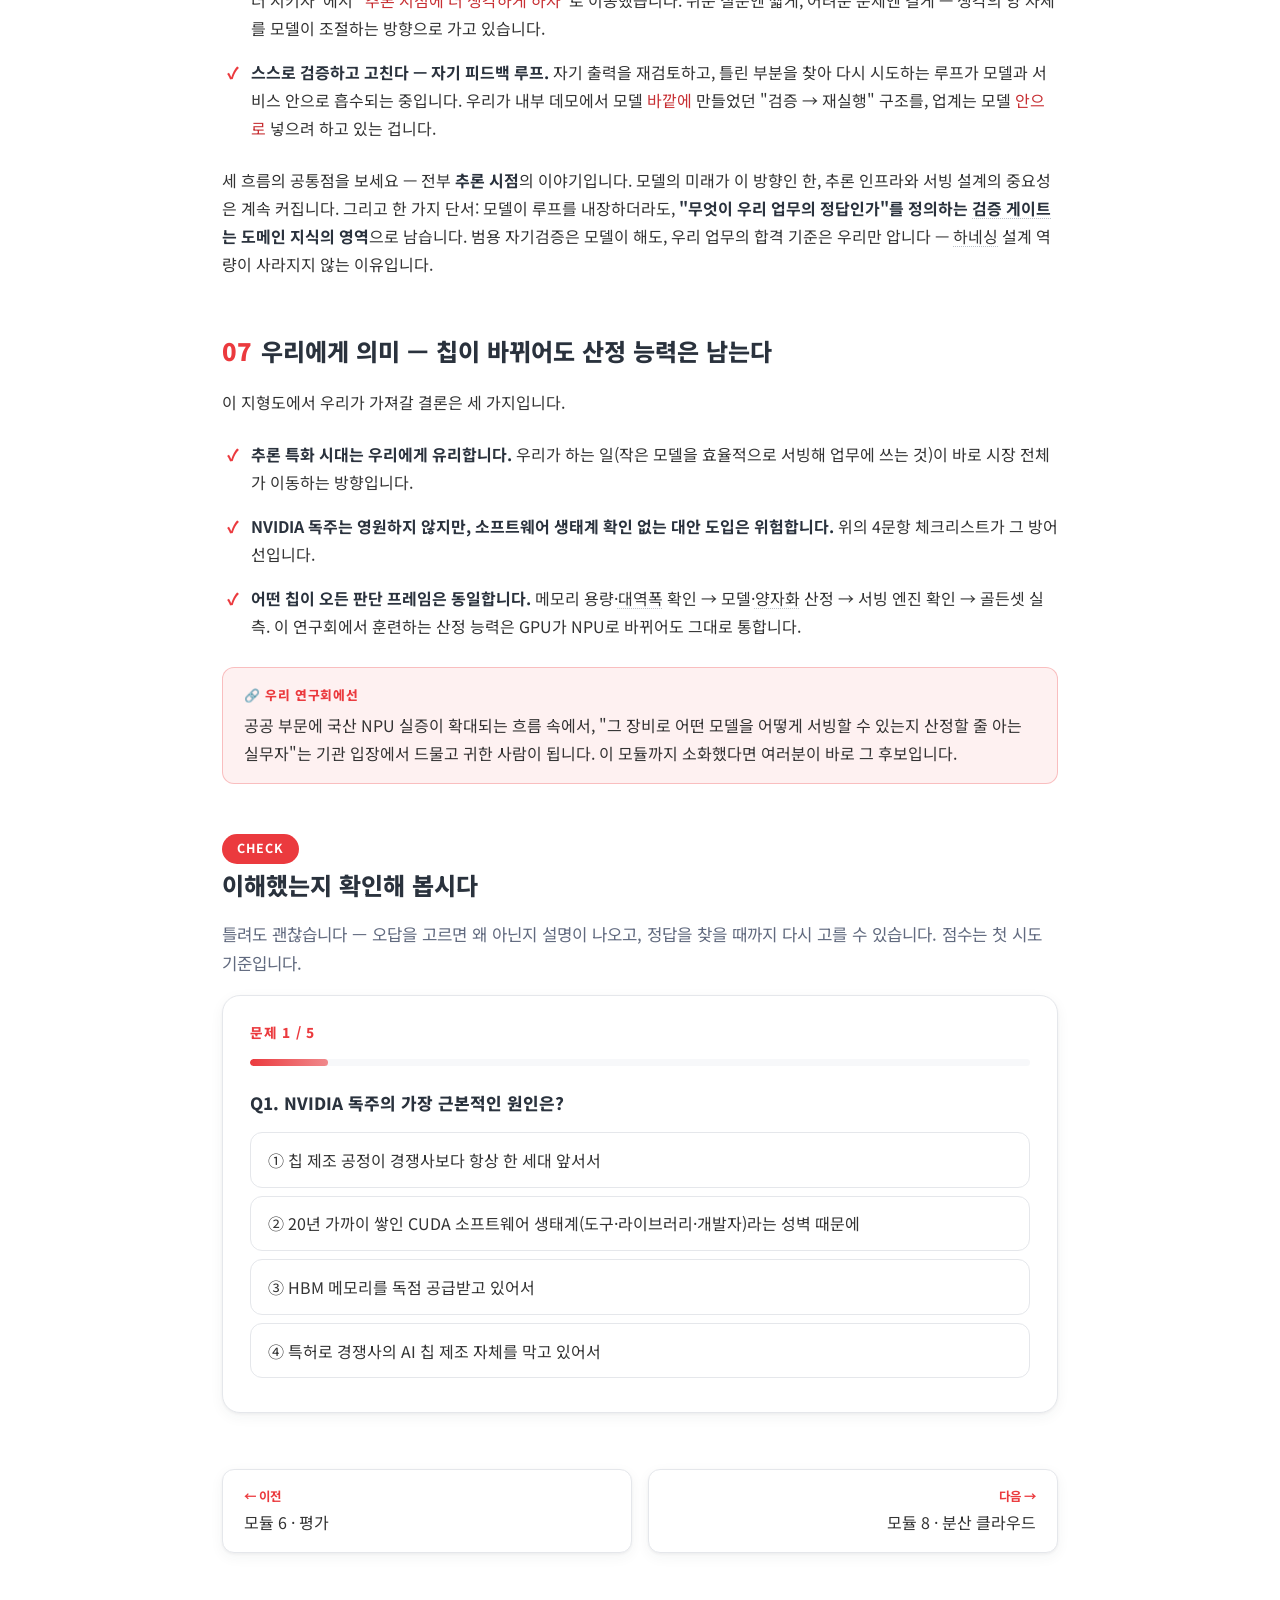
==== commit 6dd79ab6: "모듈 8(심화) 분산 클라우드 신설 + 인쇄 PDF 섹션 임시 비활성(재생성 전) - 2026 상반기 기준: Gartner 정의·4개념 구분, 에어갭형 제품 현황, 엣지/소버린 A" ====
--- a/modules/07-hw-ecosystem.html
+++ b/modules/07-hw-ecosystem.html
@@ -117,7 +117,7 @@
 
 <div class="pager">
   <a href="06-evaluation.html"><span class="dir">← 이전</span>모듈 6 · 평가</a>
-  <a class="next" href="08-selfcheck.html"><span class="dir">다음 →</span>자가진단 · 6레벨 질문</a>
+  <a class="next" href="08-distributed-cloud.html"><span class="dir">다음 →</span>모듈 8 · 분산 클라우드</a>
 </div>
 
 </div>
